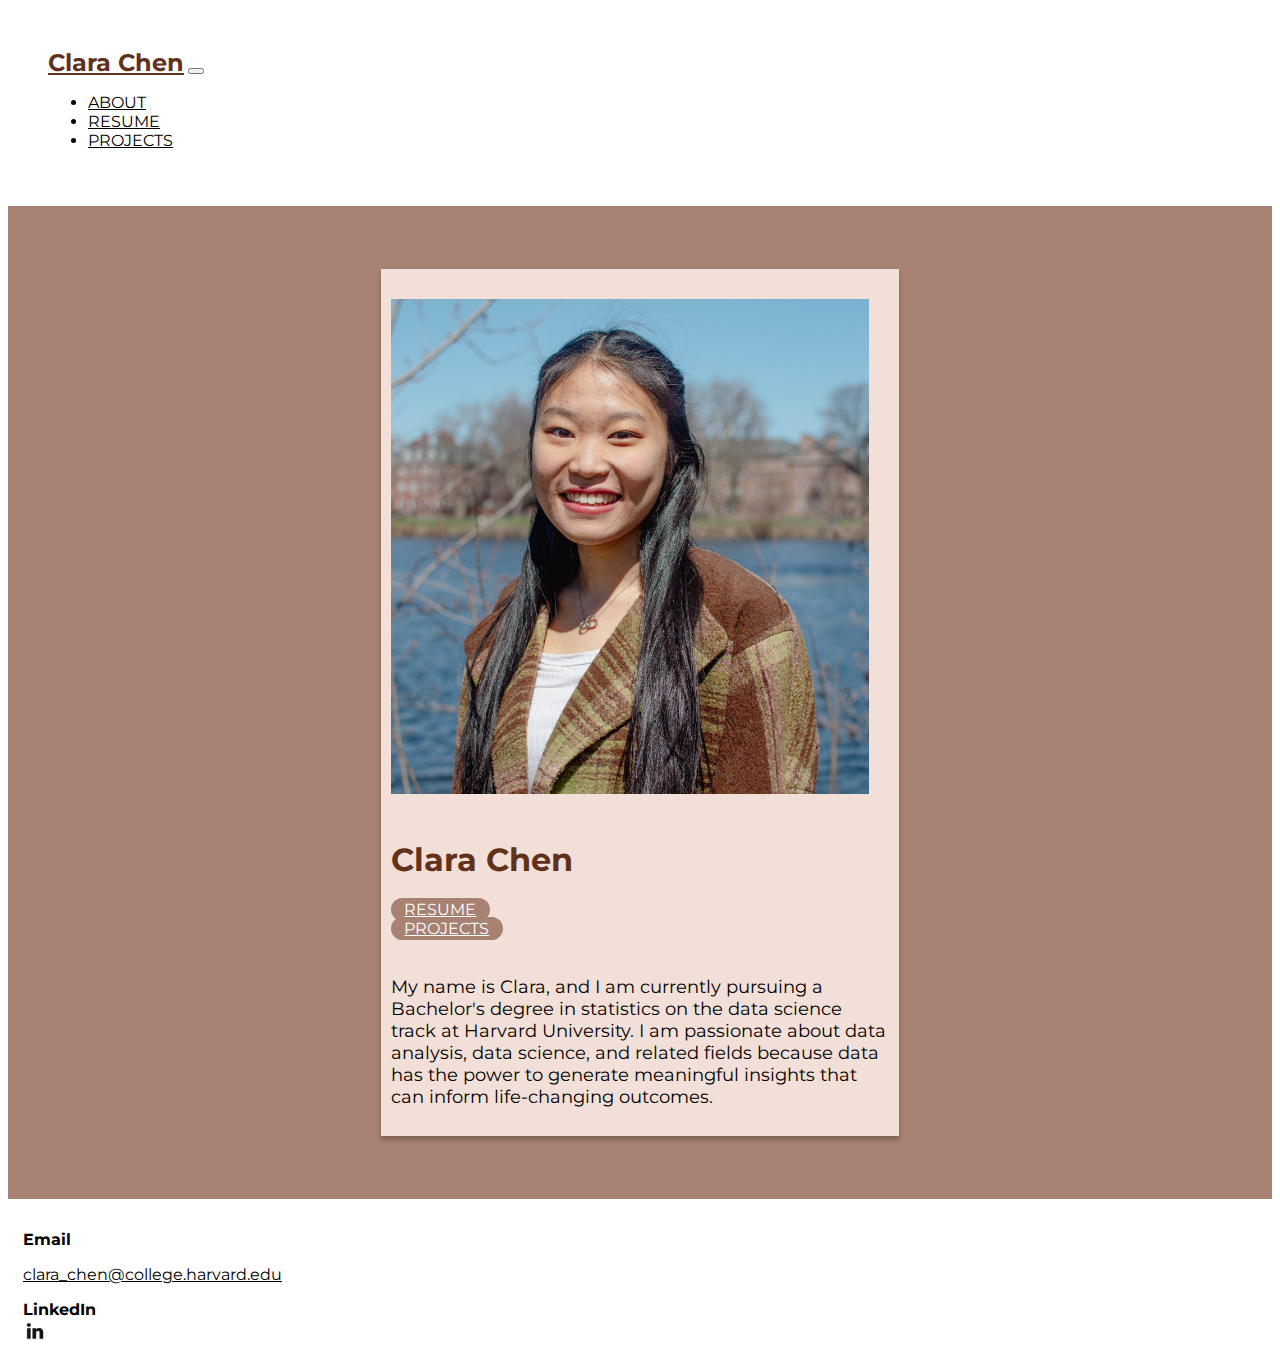
==== index.html @ 19c3d398 "Created homepage" ====
<!doctype html>
<html>
<head>
    <meta charset="utf-8">
    <meta name="description" content="">
    <meta name="viewport" content="width=device-width, initial-scale=1">
    <title>Clara Chen</title>

    <link href="https://fonts.googleapis.com/css?family=Montserrat:300,400,400i,700,800" rel="stylesheet">

    <!-- CSS libraries -->
    <link href="https://cdn.jsdelivr.net/npm/bootstrap@5.1.3/dist/css/bootstrap.min.css" rel="stylesheet"
          integrity="sha384-1BmE4kWBq78iYhFldvKuhfTAU6auU8tT94WrHftjDbrCEXSU1oBoqyl2QvZ6jIW3" crossorigin="anonymous">

    <link rel="stylesheet" href="css/style.css">
</head>
<body>
    <nav class="navbar navbar-expand-lg navbar-light">
        <a class="navbar-brand bold" href="index.html" style="color: #61311C;">Clara Chen</a>
        <button class="navbar-toggler" type="button" data-toggle="collapse" data-target="#navbarNav" aria-controls="navbarNav" aria-expanded="false" aria-label="Toggle navigation">
            <span class="navbar-toggler-icon"></span>
        </button>
        <div class="collapse navbar-collapse" id="navbarNav">
            <ul class="navbar-nav ms-auto">
                <li class="nav-item">
                <a class="nav-link active" href="index.html">ABOUT</a>
                </li>
                <li class="nav-item">
                <a class="nav-link" href="resume.html">RESUME</a>
                </li>
                <li class="nav-item">
                <a class="nav-link" href="projects.html">PROJECTS</a>
                </li>
            </ul>
        </div>
    </nav>
    <main class="homepage">
        <div class="container">
            <div class="row about">
                <div class="col-auto">
                    <img src="img/headshot-cropped.JPEG" id="headshot">
                </div>
                <div class="col-auto center">
                    <h1 class="bold heading">Clara Chen</h1>
                    <div class="row" id="info-header">
                        <div class="col-auto">
                            <a class="btn" href="resume.html">RESUME</a>
                        </div>
                        <div class="col-auto">
                            <a class="btn" href="projects.html">PROJECTS</a>
                        </div>
                    </div>
                    <p id="info">My name is Clara, and I am currently pursuing a Bachelor's degree in statistics on the data science track at Harvard University. I am passionate about data analysis, data science, and related fields because data has the power to generate meaningful insights that can inform life-changing outcomes.</p>
                </div>
            </div>
        </div>
    </main>
    <footer class="bg-body-tertiary text-center">
        <div class="container">
            <div class="row">
                <div class="col">
                    <p class="bold">Email</p>
                    <p><a href="mailto:clara_chen@college.harvard.edu">clara_chen@college.harvard.edu</a></p>
                </div>
                <div class="col">
                    <p class="bold">LinkedIn</p>
                    <img src="img/linkedin-icon.png" height="24px">
                </div>
            </div>
        </div>
    </footer>
    

<!-- Load JS libraries -->
<script src="https://cdn.jsdelivr.net/npm/bootstrap@5.1.3/dist/js/bootstrap.bundle.min.js"
integrity="sha384-ka7Sk0Gln4gmtz2MlQnikT1wXgYsOg+OMhuP+IlRH9sENBO0LRn5q+8nbTov4+1p"
crossorigin="anonymous"></script>
</body>
</html>
---- css/style.css ----
/* Overall Styling */
* {
    font-family: 'Montserrat', sans-serif;
    font-weight: 400;
}

a {
    color:black;
}

.bold {
    font-weight: 700;
}

.heading {
    color: #61311C;
}

main {
    background-color: #F2DFD7;
    padding: 5%;
    display:flex;
    justify-content: center;
}

.center {
    margin-top:auto;
    margin-bottom:auto;
}


/* Navbar */
nav {
    background-color: white;
    padding: 40px;
}

.navbar-brand {
    font-size: x-large;
    padding-top: 15px;
    padding-bottom: 15px;
}

/* Footer */
footer {
    padding: 15px;
}

footer p {
    margin-bottom: 0;
}

footer .container {
    width: 50%;
}


/* Homepage */ 

.about {
    background-color: #F2DFD7;
    padding: 10px;
    box-shadow: 0px 4px 4px 0px rgba(0, 0, 0, 0.25);
    justify-content: center;
}

main.homepage {
    background-color: #A78171;
    min-height: 75vh;
}

.homepage .container {
    margin-left: 5vw;
    margin-right: 5vw;
}

#headshot {
    height: 55vh;
    padding: 20px;
    padding-left: 0px;
}

#info {
    min-width: 100%;
    width: 35vw; 
    font-size: large;
}

#info-header {
    padding-bottom: 20px;
}

.btn {
    border-radius: 20px;
    background-color: #A78171;
    padding: 0.15em 0.85em;
    color: white;
}

.btn:hover {
    background-color: #F2DFD7;
    border-color: black;
}


/* Resume Page */
h2 {
    text-align: center;
}

.section {
    padding-bottom: 30px;
}
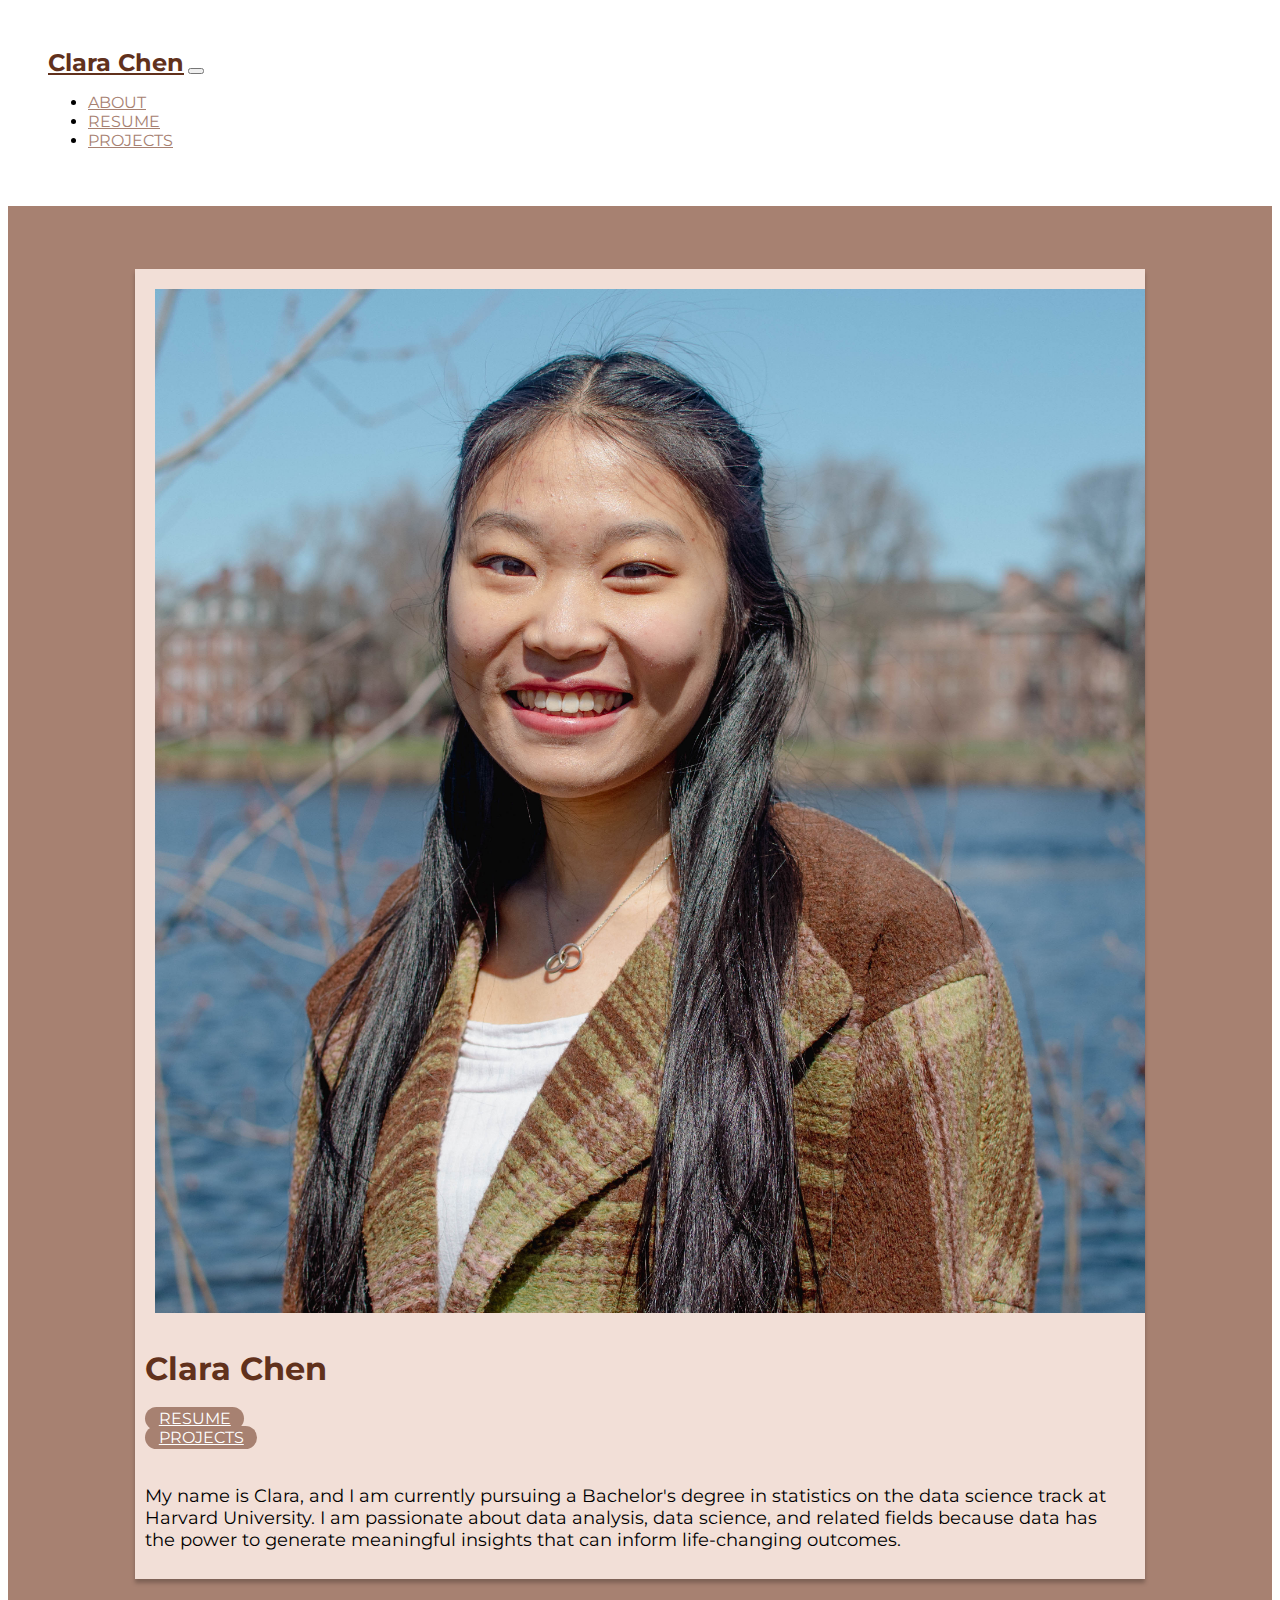
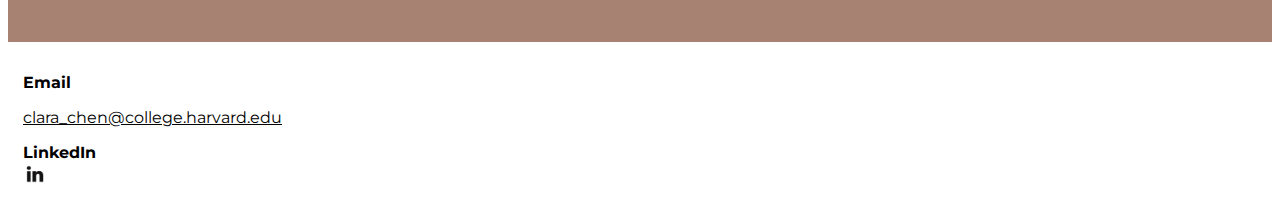
==== commit b2a40045: "Styling changes" ====
--- a/index.html
+++ b/index.html
@@ -17,7 +17,7 @@
 <body>
     <nav class="navbar navbar-expand-lg navbar-light">
         <a class="navbar-brand bold" href="index.html" style="color: #61311C;">Clara Chen</a>
-        <button class="navbar-toggler" type="button" data-toggle="collapse" data-target="#navbarNav" aria-controls="navbarNav" aria-expanded="false" aria-label="Toggle navigation">
+        <button class="navbar-toggler" type="button" data-bs-toggle="collapse" data-bs-target="#navbarNav" aria-controls="navbarNav" aria-expanded="false" aria-label="Toggle navigation">
             <span class="navbar-toggler-icon"></span>
         </button>
         <div class="collapse navbar-collapse" id="navbarNav">
@@ -37,10 +37,10 @@
     <main class="homepage">
         <div class="container">
             <div class="row about">
-                <div class="col-auto">
+                <div class="col-md-5 center">
                     <img src="img/headshot-cropped.JPEG" id="headshot">
                 </div>
-                <div class="col-auto center">
+                <div class="col-md-7 center">
                     <h1 class="bold heading">Clara Chen</h1>
                     <div class="row" id="info-header">
                         <div class="col-auto">
@@ -64,7 +64,7 @@
                 </div>
                 <div class="col">
                     <p class="bold">LinkedIn</p>
-                    <img src="img/linkedin-icon.png" height="24px">
+                    <a href="https://www.linkedin.com/in/clara-chen-453854208/" target="_blank"><img src="img/linkedin-icon.png" height="24px"></a>
                 </div>
             </div>
         </div>
--- a/css/style.css
+++ b/css/style.css
@@ -2,10 +2,6 @@
 * {
     font-family: 'Montserrat', sans-serif;
     font-weight: 400;
-}
-
-a {
-    color:black;
 }
 
 .bold {
@@ -26,6 +22,14 @@
 .center {
     margin-top:auto;
     margin-bottom:auto;
+}
+
+a {
+    color: #a78171;
+}
+
+a:hover {
+    color:#61311C;
 }
 
 
@@ -51,7 +55,11 @@
 }
 
 footer .container {
-    width: 50%;
+    width: 70%;
+}
+
+footer a {
+    color:black;
 }
 
 
@@ -66,7 +74,6 @@
 
 main.homepage {
     background-color: #A78171;
-    min-height: 75vh;
 }
 
 .homepage .container {
@@ -75,15 +82,13 @@
 }
 
 #headshot {
-    height: 55vh;
-    padding: 20px;
-    padding-left: 0px;
+    width: 100%;
+    padding: 10px;
 }
 
 #info {
-    min-width: 100%;
-    width: 35vw; 
     font-size: large;
+    padding-right: 20px;
 }
 
 #info-header {
@@ -103,11 +108,54 @@
 }
 
 
-/* Resume Page */
+/* Sub Pages */
+@media only screen and (max-width: 768px) {
+    .subpage .container {
+        margin-left: 5vw;
+        margin-right: 5vw;
+    }
+}
+@media only screen and (min-width: 768px) {
+    .subpage .container {
+        margin-left: 15vw;
+        margin-right: 15vw;
+    }
+}
+@media only screen and (min-width: 1200px) {
+    .subpage .container {
+        margin-left: 15vw;
+        margin-right: 15vw;
+    }
+}
+
 h2 {
     text-align: center;
 }
 
+
+/* Resume */
 .section {
-    padding-bottom: 30px;
+    padding-bottom: 80px;
+}
+
+.experience {
+    background-color: white;
+    border-left-style: solid;
+    border-left-width: 18px;
+    border-color:#A78171;
+    padding: 40px 20px 40px 20px;
+    --bs-gutter-x: 0;
+    margin-top: 50px;
+}
+
+.experience .col-md-4 {
+    padding-right: 10px;
+}
+
+.company, .location {
+    font-size: smaller;
+}
+
+#resume-download {
+    text-align:right;
 }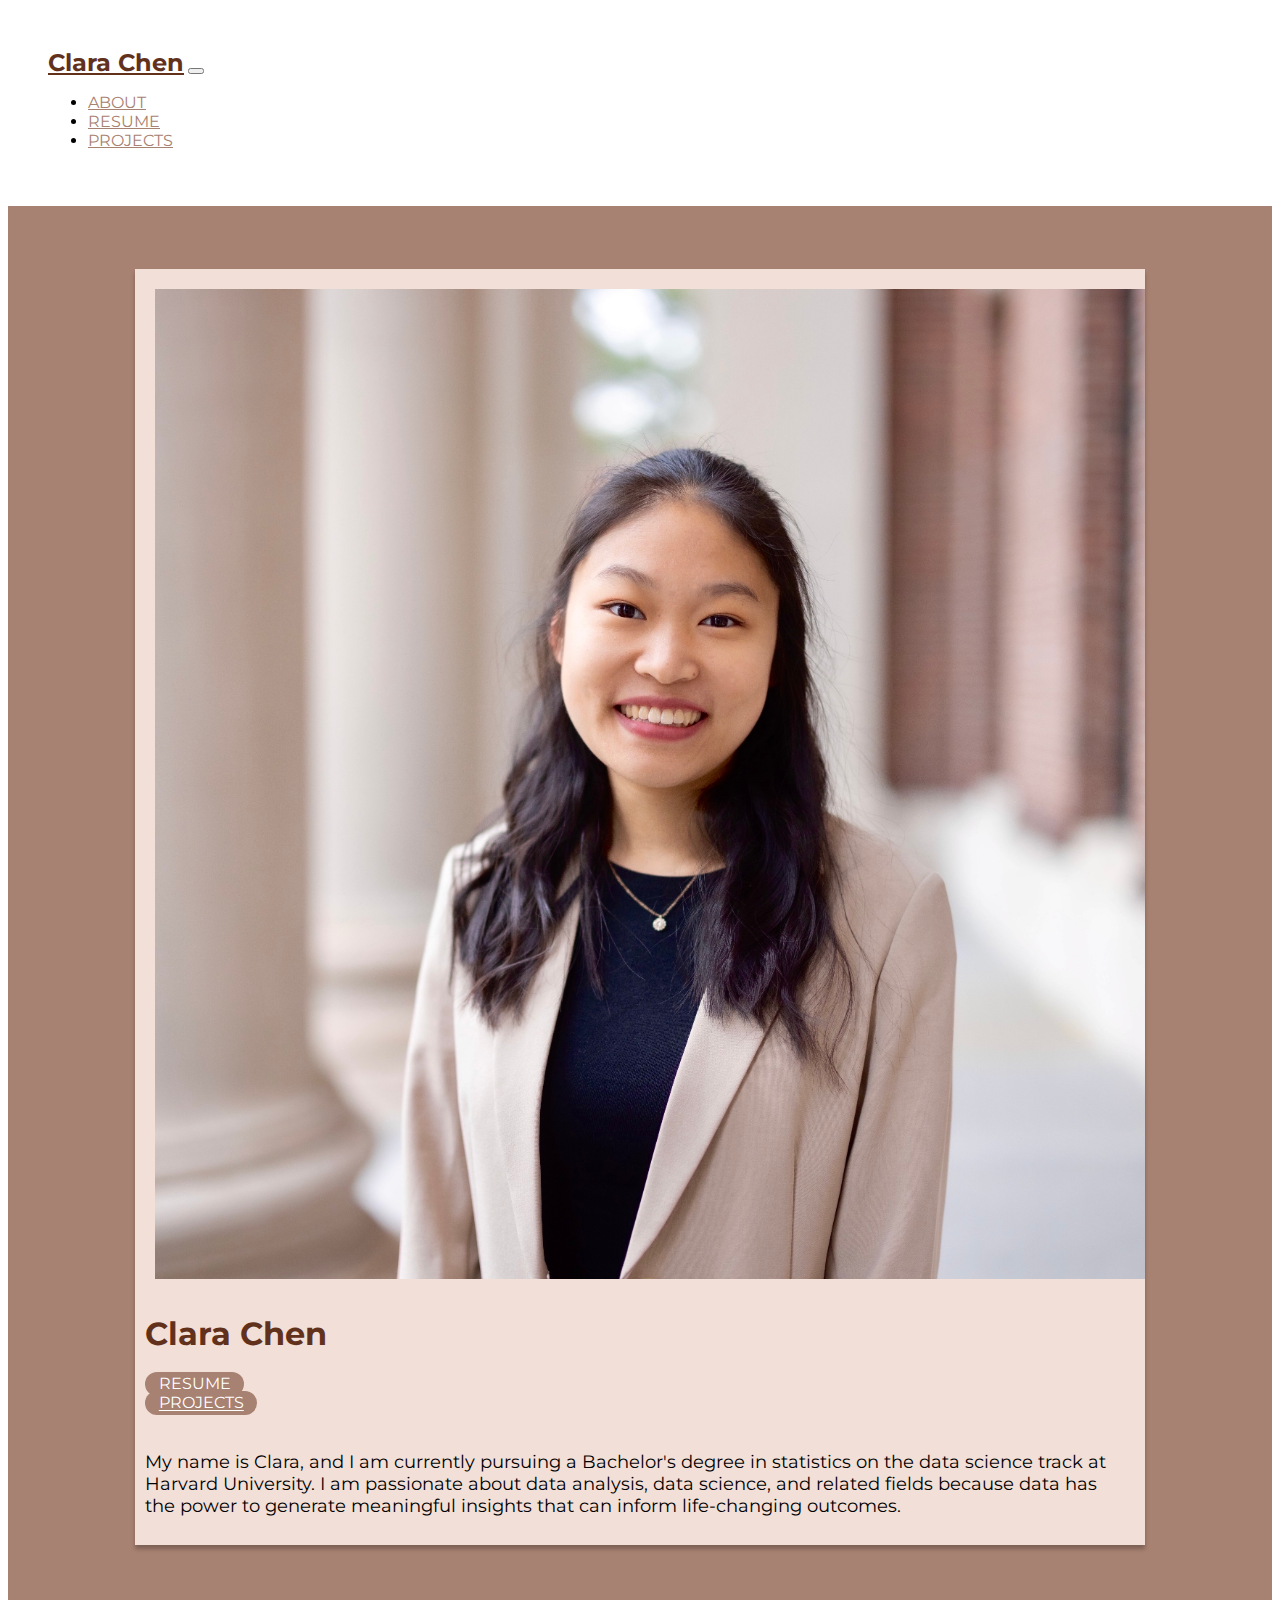
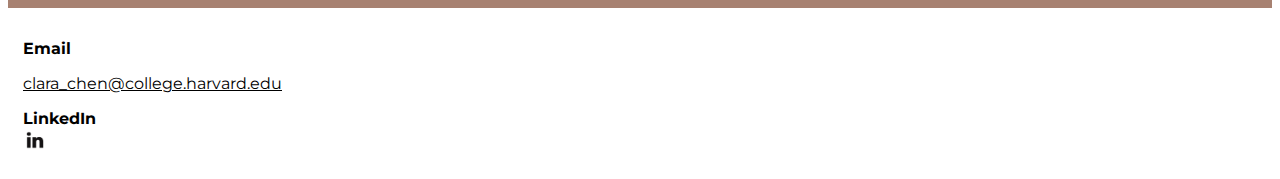
==== commit 89fd23f9: "Resume updates" ====
--- a/index.html
+++ b/index.html
@@ -38,7 +38,7 @@
         <div class="container">
             <div class="row about">
                 <div class="col-md-5 center">
-                    <img src="img/headshot-cropped.JPEG" id="headshot">
+                    <img src="img/headshot.jpg" alt="headshot" id="headshot">
                 </div>
                 <div class="col-md-7 center">
                     <h1 class="bold heading">Clara Chen</h1>
--- a/css/style.css
+++ b/css/style.css
@@ -117,8 +117,8 @@
 }
 @media only screen and (min-width: 768px) {
     .subpage .container {
-        margin-left: 15vw;
-        margin-right: 15vw;
+        margin-left: 10vw;
+        margin-right: 10vw;
     }
 }
 @media only screen and (min-width: 1200px) {
@@ -130,6 +130,10 @@
 
 h2 {
     text-align: center;
+}
+
+.company, .location, .tools{
+    font-size: small;
 }
 
 
@@ -152,10 +156,17 @@
     padding-right: 10px;
 }
 
-.company, .location {
-    font-size: smaller;
+#resume-download {
+    text-align:right;
 }
 
-#resume-download {
-    text-align:right;
+/* Projects */
+
+h5, .subtitle {
+    margin-bottom: 0;
+}
+
+.project-image {
+    width: 100%;
+    padding-left: 10px;
 }